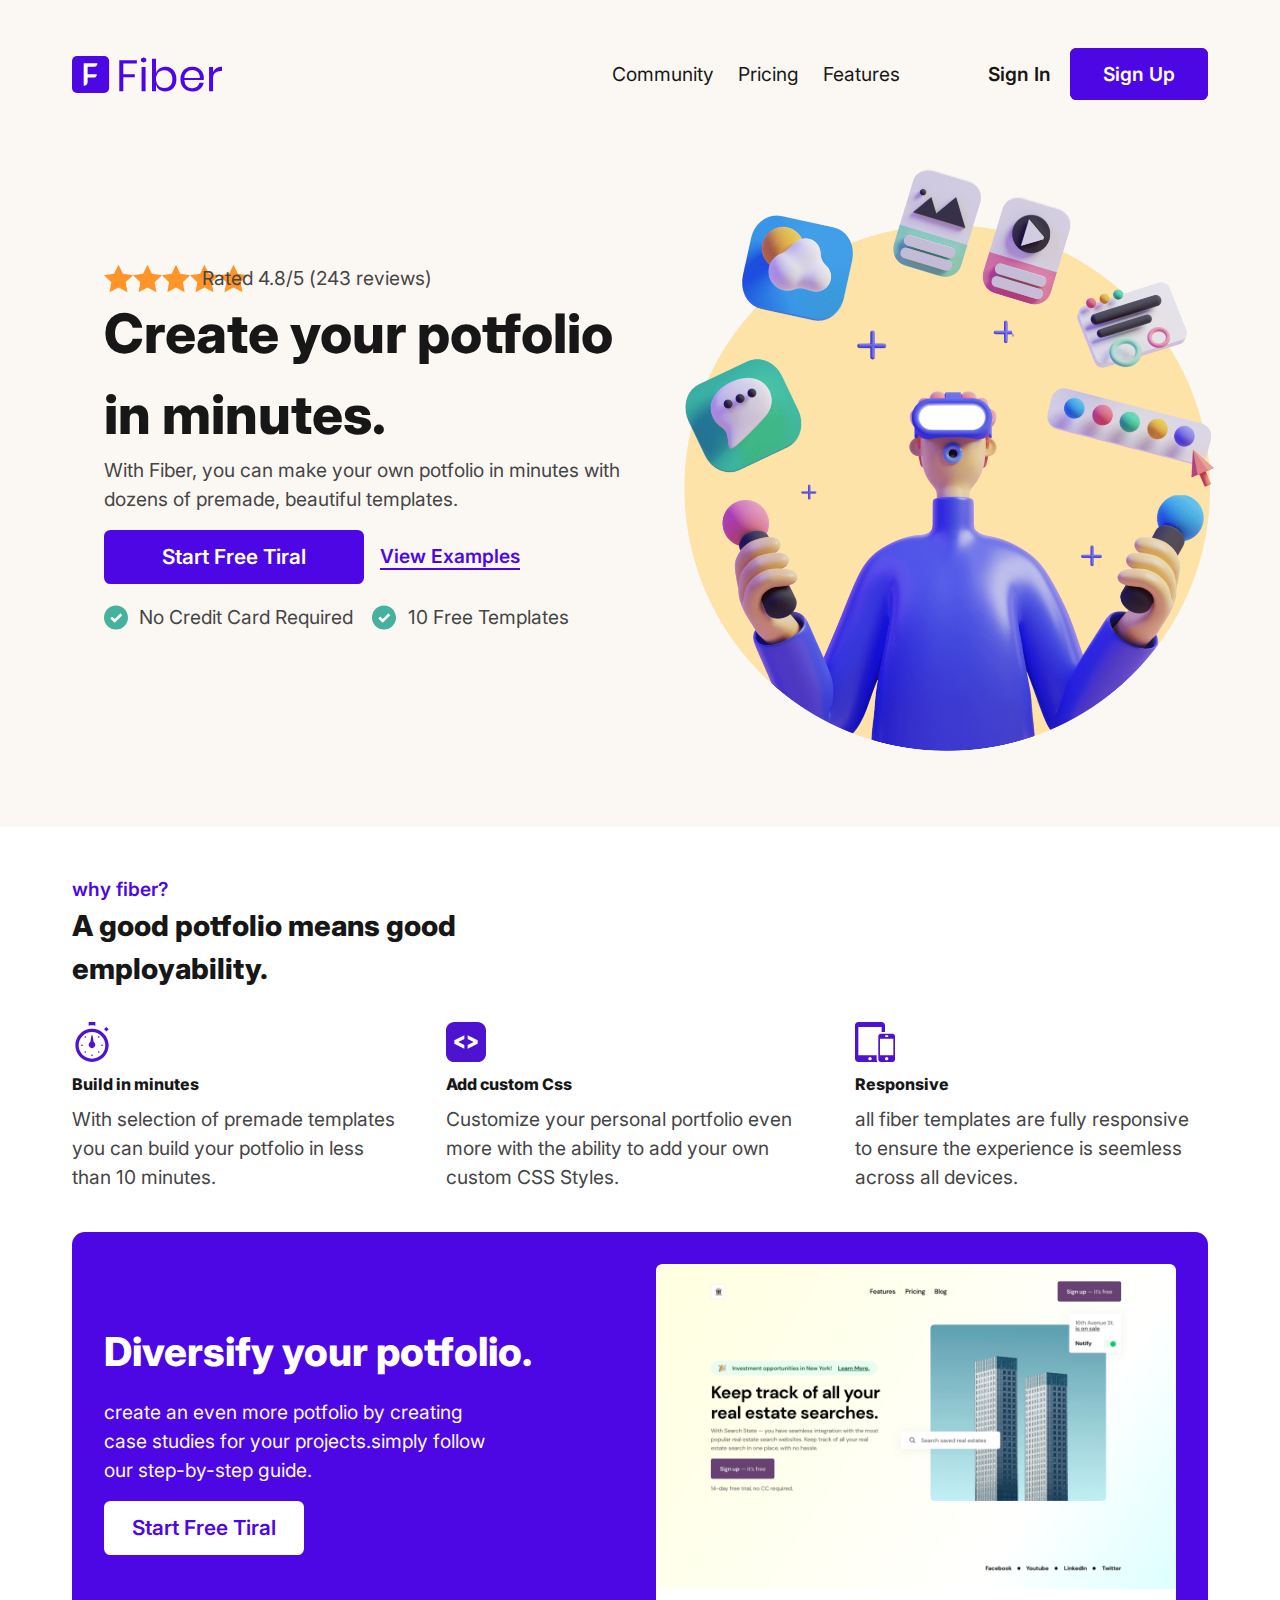
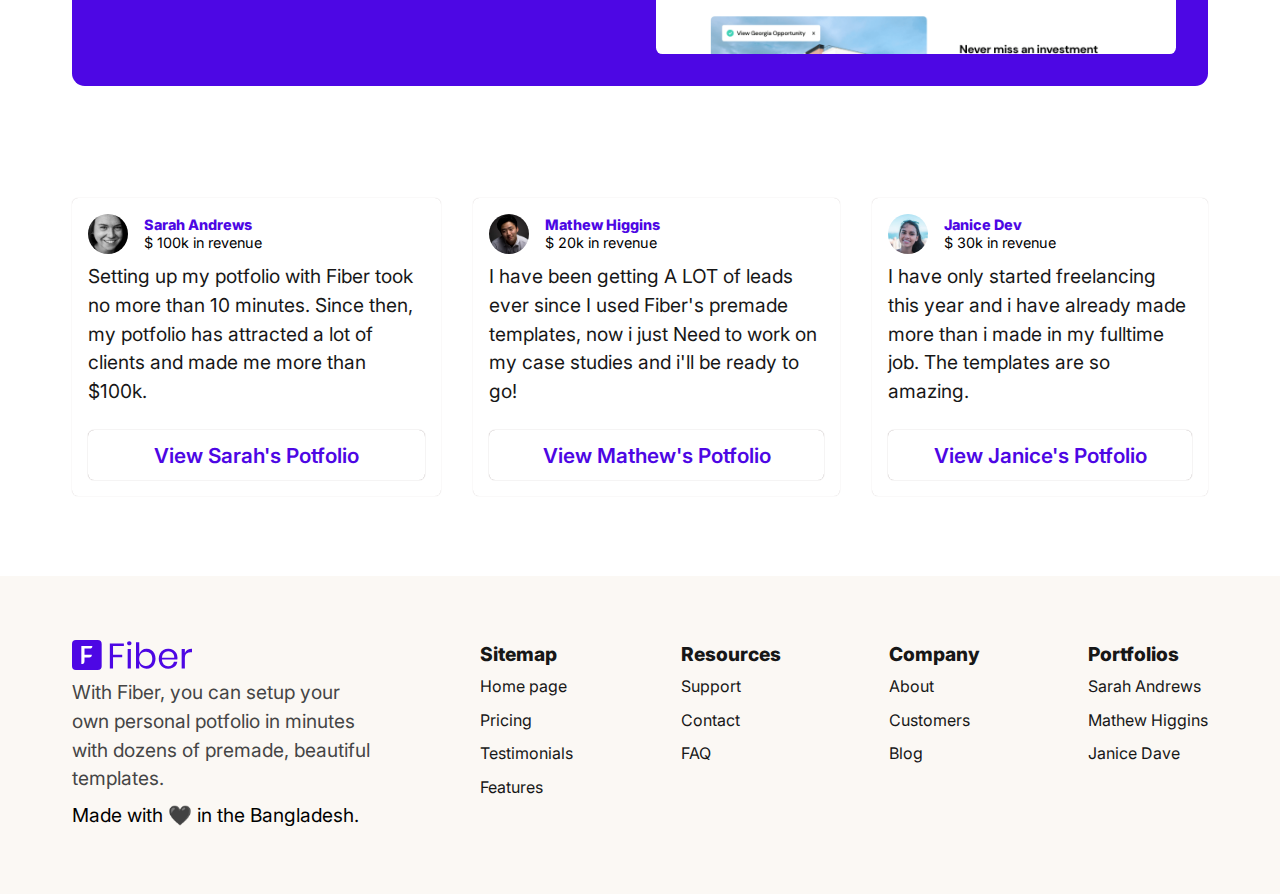
==== index.html @ e95d8c90 "complete the project" ====
<!DOCTYPE html>
<html lang="en">

<head>
    <meta charset="UTF-8">
    <meta http-equiv="X-UA-Compatible" content="IE=edge">
    <meta name="viewport" content="width=device-width, initial-scale=1.0">

    <link rel="shortcut icon" href="./img/favicon.svg" type="image/x-icon">

    <link rel="stylesheet" href="style.css">

    <title>Fiber landing page</title>
</head>

<body>

    <!-- header sevtion -->
    <header>
        <section id="header">
            <div class="header container">
                <nav>
                    <div class="nav-bar">
                        <div class="logo">
                            <img src="./img/logo.svg" alt="logo">
                        </div>
                        <div class="nav-list">
                            <div class="hamburger">
                                <div class="bar"></div>
                            </div>
                            <div>
                                <ul class="nav-item">
                                    <li><a class="effect" href="#">Community</a></li>
                                    <li><a class="effect" href="#">Pricing</a></li>
                                    <li><a class="effect" href="#">Features</a></li>
                                    <div class="register">
                                        <ul>
                                            <li><a class="effect" href="#">sign in</a></li>
                                            <div>
                                                <li><a class="highlight" href="./form.html" target="__blank">sign up</a>
                                                </li>
                                            </div>
                                        </ul>
                                    </div>
                            </div>
                            </ul>
                        </div>
                    </div>
            </div>
            </nav>
            </div>
        </section>

        <!-- hero section -->
        <section>
            <div class="hero-container">
                <div class="hero-desc">
                    <div class="rating">
                        <div class="stars">
                            <img src="./img/star.svg" alt="">
                            <img src="./img/star.svg" alt="">
                            <img src="./img/star.svg" alt="">
                            <img src="./img/star.svg" alt="">
                            <img src="./img/star.svg" alt="">
                        </div>
                        <div class="rating-text">
                            <p>Rated 4.8/5 (243 reviews)</p>
                        </div>
                    </div>
                    <h1>Create your potfolio
                        in minutes.</h1>
                    <p>With Fiber, you can make your own potfolio in minutes with dozens of premade, beautiful
                        templates.
                    </p>
                    <div class="hero-btn">
                        <a class="btn" href="">Start free tiral</a>
                        <div class="btn-links">
                            <a class="link" href="">view examples</a>
                        </div>
                    </div>
                    <div class="offers">
                        <div class="offer">
                            <img src="./img/Checkmark.svg" alt="">
                            <span>No credit card required</span>
                        </div>
                        <div class="offer">
                            <img src="./img/Checkmark.svg" alt="">
                            <span>10 free templates</span>
                        </div>
                    </div>
                </div>

                <div class="hero-img">
                    <img src="./img/hero-Illustration.png" alt="">
                </div>
            </div>
        </section>
        <!--end hero section -->
    </header>
    <!--end header section -->


    <!-- main section -->
    <main>
        <section>
            <div class="potfolio-container">
                <div class="potfolio-desc">
                    <span>why fiber?</span>
                    <h2>A good potfolio means good
                        employability.</h2>
                    <div class="services">
                        <div class="service">
                            <div class="icon">
                                <img src="./img/time.svg" alt="">
                            </div>
                            <div class="text">
                                <h3>Build in minutes</h3>
                                <p>With selection of premade templates you can build your potfolio in less than 10
                                    minutes.
                                </p>
                            </div>
                        </div>

                        <div class="service">
                            <div class="icon">
                                <img src="./img/code.svg" alt="">
                            </div>
                            <div class="text">
                                <h3>Add custom Css</h3>
                                <p>
                                    Customize your personal portfolio even more with the ability to add your own custom
                                    CSS
                                    Styles.
                                </p>
                            </div>
                        </div>

                        <div class="service">
                            <div class="icon">
                                <img src="./img/allSizes.svg" alt="">
                            </div>
                            <div class="text">
                                <h3>Responsive</h3>
                                <p>
                                    all fiber templates are fully responsive to ensure the experience is seemless across
                                    all
                                    devices.
                                </p>
                            </div>
                        </div>
                    </div>
                </div>

                <div class="experience">
                    <div class="experience-desc">
                        <h4>Diversify your potfolio.</h4>
                        <p>create an even more potfolio by creating case studies for your projects.simply follow our
                            step-by-step guide.
                        </p>
                        <div class="experience-btn">
                            <a class="btn" href="">Start free tiral</a>
                        </div>
                    </div>
                    <div class="experience-img">
                        <img src="./img/Page Image.png" alt="">
                    </div>
                </div>
            </div>
        </section>


        <!-- feedback section -->
        <section>
            <div class="feedbacks">
                <div class="feedback">
                    <div class="client-info">
                        <div class="avatar">
                            <img src="./img/User Avatar.svg" alt="">
                        </div>
                        <div class="personal-info">
                            <h5>Sarah Andrews</h5>
                            <span>$ 100k in revenue</span>
                        </div>
                    </div>
                    <div class="feedback-text">
                        <p>Setting up my potfolio with Fiber took no more than 10 minutes. Since then, my potfolio has
                            attracted
                            a lot of clients and made me more than $100k.
                        </p>
                        <div class="feedback-btn">
                            <a class="btn" href="">View sarah's potfolio</a>
                        </div>
                    </div>
                </div>

                <div class="feedback">
                    <div class="client-info">
                        <div class="avatar">
                            <img src="./img/User Avatar 2.svg" alt="">
                        </div>
                        <div class="personal-info">
                            <h5>mathew higgins</h5>
                            <span>$ 20k in revenue</span>
                        </div>
                    </div>
                    <div class="feedback-text">
                        <p>I have been getting A LOT of leads ever since I used Fiber's premade templates, now i just
                            Need to work on my case studies and i'll be ready to go!
                        </p>
                        <div class="feedback-btn">
                            <a class="btn" href="">view mathew's potfolio</a>
                        </div>
                    </div>
                </div>

                <div class="feedback">
                    <div class="client-info">
                        <div class="avatar">
                            <img src="./img/User Avatar 32.svg" alt="">
                        </div>
                        <div class="personal-info">
                            <h5>Janice dev</h5>
                            <span>$ 30k in revenue</span>
                        </div>
                    </div>
                    <div class="feedback-text">
                        <p>I have only started freelancing this year and i have already made more than i made in my
                            fulltime job. The templates are so amazing.
                        </p>
                        <div class="feedback-btn">
                            <a class="btn" href="">view Janice's potfolio</a>
                        </div>
                    </div>
                </div>
            </div>
        </section>
        <!-- end feedback section -->
    </main>
    <!-- end main section -->

    <!-- footer section -->
    <footer>
        <section>
            <div class="footer-container">
                <div class="footer-links">
                    <div class="footer-logo">
                        <img src="./img/logo.svg" alt="">
                    </div>
                    <p> With Fiber, you can setup your own personal potfolio in minutes with dozens of premade,
                        beautiful templates.
                    </p>
                    <span>Made with 🖤 in the Bangladesh.</span>
                </div>

                <nav>
                    <div class="footer-links">
                        <h6>Sitemap</h6>
                        <ul class="link">
                            <li><a class="effect" href="">Home page</a></li>
                            <li><a class="effect" href="">Pricing</a></li>
                            <li><a class="effect" href="">Testimonials</a></li>
                            <li><a class="effect" href="">Features</a></li>
                        </ul>
                    </div>
                </nav>

                <nav>
                    <div class="footer-links">
                        <h6>Resources</h6>
                        <ul class="link">
                            <li><a class="effect" href="">Support</a></li>
                            <li><a class="effect" href="">Contact</a></li>
                            <li><a class="effect" href="">FAQ</a></li>
                        </ul>
                    </div>
                </nav>

                <nav>
                    <div class="footer-links">
                        <h6>Company</h6>
                        <ul class="link">
                            <li><a class="effect" href="">About</a></li>
                            <li><a class="effect" href="">Customers</a></li>
                            <li><a class="effect" href="">Blog</a></li>
                        </ul>
                    </div>
                </nav>

                <nav>
                    <div class="footer-links">
                        <h6>Portfolios</h6>
                        <ul class="link">
                            <li><a class="effect" href="">Sarah Andrews</a></li>
                            <li><a class="effect" href="">Mathew Higgins</a></li>
                            <li><a class="effect" href="">Janice Dave</a></li>
                        </ul>
                    </div>
                </nav>

            </div>
        </section>
    </footer>
    <!-- end footer section -->

    <script src="./js/app.js"></script>
</body>

</html>
---- style.css ----
@import url('https://fonts.googleapis.com/css2?family=Inter:wght@300,500;600;700;800&display=swap');

/* colors */
:root {
    --purple: #4d07e4;
    --white: hsl(0, 0%, 100%);
    --grey: hsl(0, 0%, 27%);
    --dark: hsl(0, 0%, 9%);
    --off-white: hsl(38, 50%, 97%);
}
/* colors */


/* reset setting */
*,
*::after,
*::before {
    box-sizing: border-box;
    margin: 0;
    padding: 0;
}

:focus {
    outline: none;
}

picture,
img {
    max-width: 100%;
    display: block;
}

body {
    font-family: 'Inter',
    sans-serif;
    font-size: 1.2rem;
    min-height: 100vh;
    text-rendering: optimizeSpeed;
    line-height: 1.5;
    overflow-x: hidden;
}

a {
    text-decoration: none;
}

li {
    list-style: none;
}
/* end reset setting */


/* global setting */
h1,
h2,
h3,
h4,
h5,
h6 {
    font-weight: 800;
    color: var(--dark);
}

p {
    color: var(--grey);
}

.effect {
    position: relative;
    font-size: 1.5rem;
    text-transform: uppercase;
    color: var(--white);
    margin-bottom: 1.4rem;
    display: inline-block;
    transition: 0.6s cubic-bezier(0.37, 0, 0.63, 1);
}

.btn {
    background: var(--purple);
    color: var(--white);
    width: 100%;
    text-align: center;
    padding: .6rem;
    text-transform: capitalize;
    font-weight: 600;
    font-size: 1.3rem;
    border-radius: .4rem;
    border: 2px solid var(--purple);
    transition: 0.6s cubic-bezier(0.37, 0, 0.63, 1);
    /* transition: .6s cubic-bezier(0.45, 0, 0.55, 1); */
}

ul>li>a:before,
ul>li>a:after {
    content: '';
    position: absolute;
    top: 105%;
    width: 15%;
    height: 2px;
    background: none;
    transition: 0.6s cubic-bezier(0.5, 1, 0.89, 1);
}

ul>li>a:before {
    left: 50%;
}

ul>li>a:after {
    right: 50%;
}

ul>li>a:hover:before,
ul>li>a:focus:before,
ul>li>a:hover:after,
ul>li>a:focus:after {
    width: 50%;
    background: var(--dark);
}
/*end global setting */


/* header section */
header {
    background-color: var(--off-white);
}

#header {
    position: relative;
    width: 100vw;
    height: auto;
}

.logo img {
    width: 150px;
}

#header .header {
    background-color: none;
    transition: .3s ease background-color;
}

#header .nav-bar {
    display: flex;
    align-items: center;
    justify-content: space-between;
    width: 100%;
    height: 100%;
    padding: 1.8rem 1.4rem;
}

#header .nav-list .nav-item {
    position: fixed;
    background-color: var(--white);
    width: 90vw;
    height: 30vh;
    left: 100%;
    display: flex;
    align-items: center;
    justify-content: center;
    flex-direction: column;
    z-index: 1;
    transition: 0.6s cubic-bezier(0.25, 1, 0.5, 1) left;
    margin-top: 1.6rem;
    gap: .5rem;
}

.nav-item a {
    color: var(--dark);
    font-size: 1.2rem;
    text-transform: capitalize;
}

.register ul {
    display: flex;
    align-items: center;
    flex-direction: column;
    gap: 1.2rem;
}

.highlight {
    background: var(--purple);
    padding: .8rem 2rem;
    border-radius: .4rem;
}

.register a {
    font-weight: 600;
    text-transform: capitalize;
}

.register .highlight  {
    color: var(--white);
    transition: .5s cubic-bezier(0.65, 0, 0.35, 1);
    border: .12rem solid var(--purple);
}

.register .highlight:hover,
.register .highlight:focus {
    background-color: transparent;
    color: var(--purple);
    border: .12rem solid var(--purple);
}

#header .nav-list ul.active {
    left: 5%;
}

#header .hamburger {
    height: 30px;
    width: 30px;
    display: inline-block;
    position: relative;
    display: flex;
    align-items: center;
    justify-content: center;
    z-index: 100;
    cursor: pointer;
    transform: scale(.7);
}

#header .hamburger:after {
    position: absolute;
    content: '';
    height: 100%;
    width: 100%;
}

#header .hamburger .bar {
    height: 3px;
    width: 30px;
    position: relative;
    background-color: var(--purple);
    z-index: -1;
}

#header .hamburger .bar::after,
#header .hamburger .bar::before {
    content: '';
    position: absolute;
    height: 100%;
    width: 100%;
    left: 0;
    background-color: var(--purple);
    transition: .3s ease;
    transition-property: top, bottom;
}

#header .hamburger .bar::after {
    top: 8px;
}

#header .hamburger .bar::before {
    bottom: 8px;
}

#header .hamburger.active .bar::before {
    bottom: 0;
}

#header .hamburger.active .bar::after {
    top: 0;
}


/* hero section */
.hero-container {
    display: flex;
    flex-direction: column-reverse;
}

.rating {
    display: none;
}

.hero-desc {
    margin-top: 1.2rem;
    padding: 0 2rem;
}

.hero-desc h1 {
    font-size: 2.5rem;
}

.hero-btn {
    display: flex;
    flex-direction: column;
    align-items: center;
    margin: 1rem 0;
    gap: 1rem;
}

.hero-btn .btn:hover,
.hero-btn .btn:focus {
    background: transparent;
    color: var(--purple);
    border: 2px solid var(--purple);
}

.hero-btn .link {
    text-transform: capitalize;
    font-weight: 600;
    color: var(--purple);
    border-bottom: 2px solid var(--purple);
    transition: .6s cubic-bezier(0.45, 0, 0.55, 1);
}

.hero-btn .link:hover,
.hero-btn .link:focus {
    color: var(--grey);
    border-bottom: 2px solid var(--grey);
}

.offer {
    display: flex;
    gap: .7rem;
    padding: .2rem 0;
    text-transform: capitalize;
    color: var(--grey);
}
/*end hero section */

/*end header section */


/* main section */
.potfolio-container {
    padding: 0 2rem;
    margin-top: 3rem;
}

.potfolio-desc span {
    color: var(--purple);
    font-weight: 600;
}

.services {
    margin-top: 2rem;
}

.service {
    margin-bottom: 2.5rem;
}

.service h3 {
    font-size: 1rem;
    margin: .6rem 0;
}

.experience {
    background-color: var(--purple);
    padding: 2rem;
    border-radius: .8rem;
}

.experience-desc h4 {
    color: var(--white);
    font-size: 2rem;
}

.experience-desc p {
    color: var(--off-white);
    margin: 1rem 0;
}

.experience-btn {
    display: flex;
    align-items: center;
    /* justify-content: center; */
    margin: 1rem 0;
}

.experience-btn .btn {
    background-color: var(--white);
    color: var(--purple);
    margin-bottom: 1.5rem;
    border: 2px solid var(--white);
}

.experience-btn .btn:hover,
.experience-btn .btn:focus {
    background: transparent;
    color: var(--white);
    border: 2px solid var(--purple);
    border: 2px solid var(--white);
}

.experience-img img {
    background-repeat: no-repeat;
    background-size: contain;
    background-position: center;
    border-radius: .4rem;
}
/* end main section */


/* feedback section */
.feedbacks {
    padding: 2rem;
}

.feedback {
    background-color: var(--white);
    -webkit-box-shadow: 0px 0px 4px 1px hsl(0, 8%, 77%);
    box-shadow: 0px 0px 1px 0px hsl(0, 8%, 77%);
    padding: 1rem;
    border-radius: .4rem;
    margin-top: 2rem;
}

.client-info {
    display: flex;
    align-items: center;
    line-height: 1rem;
    margin-bottom: .5rem;
}

.avatar {
    width: 40px;
    margin-right: 1rem;
}

.personal-info h5 {
    color: var(--purple);
    font-size: .9rem;
    text-transform: capitalize;
}

.personal-info span {
    font-size: .9rem;
}

.feedback-text p {
    color: var(--dark);
    margin-bottom: 1.5rem;
}

.feedback-btn {
    display: flex;
}

.feedback-btn .btn {
    background-color: transparent;
    color: var(--purple);
    -webkit-box-shadow: 0px 0px 4px 1px hsl(0, 6%, 58%);
    box-shadow: 0px 0px 1px 0px hsl(0, 6%, 58%);
    border: none;
    transition: .5s cubic-bezier(0.12, 0, 0.39, 0);
}

.feedback-btn .btn:hover,
.feedback-btn .btn:focus {
    background-color: var(--purple);
    color: var(--white);
}
/* end feedback section */


/* footer section */
footer {
    background-color: var(--off-white);
    padding:  2rem;
}

.footer-logo {
    width: 120px;
}

.footer-links p {
    padding: .5rem 0;
}

.footer-links h6 {
    font-size: 1.2rem;
    margin-top: 1.8rem;
}

.link a {
    color: var(--dark);
    font-size: 1rem;
    text-transform: initial;
    margin: .3rem 0;
} 
/* end footer section */


/* media query */
@media only screen and (min-width: 920px) {
    #header .hamburger {
    display: none;
    }

    #header .nav-bar {
    padding: 3.5rem 4.5rem;
    }

    #header .nav-list .nav-item {
    position: initial;
    display: flex;
    align-items: center;
    justify-content: center;
    flex-direction: row;
    height: auto;
    width: 100%;
    gap: 1.5rem;
    background-color: transparent;
    margin-top: 0;
    }

    .register ul {
    flex-direction: row;
    margin-left: 4rem;
    }
    
    .effect {
    margin-bottom: 0;
    }
    
    .hero-desc {
    flex: 1;
    max-width: 680px;
    }

    .hero-img {
    flex: 1;
    max-width: 650;
    }

    .hero-img img {
    transform: scale(1.2);
    }

    .rating {
    display: flex;
    gap: .5rem;
    }

    .stars {
    display: flex;
    }

    .hero-container {
    display: flex;
    align-items: center;
    justify-content: center;
    flex-direction: row;
    padding: 2rem 4.5rem;
    padding-bottom: 8rem;
    gap: 2rem;
    }

    .hero-desc h1 {
    max-width: 550px;
    font-size: 3.4rem;
    }

   .hero-btn {
    display: flex;
    flex-direction: row;
   }

    .hero-btn .btn {
    width: 50%;
    }
    
    .offers {
    display: flex;
    align-items: center;
    flex-direction: row;
    gap: 1.2rem;
    width: 500px;
    }

    .potfolio-container {
    padding: 0 4.5rem;
    }
    
    .potfolio-container h2 {
        max-width: 400px;
    }

    .services {
    display: flex;
    gap: 3rem;
    }

    .experience {
    display: flex;
    align-items: center;
    justify-content: center;
    gap: 2rem;
    }

    .experience-desc {
    flex: 1;
    max-width: 550px;
    }

    .experience-img {
    flex: 1;
    max-width: 7500px;
    }

    .experience-btn .btn {
    width: 200px;
    }

    .experience-desc p {
    max-width: 400px;
    }

    .experience-desc h4 {
    font-size: 2.5rem;
    }

    .feedbacks {
    display: flex;
    gap: 2rem;
    padding: 5rem 4.5rem;
    }

    footer {
    padding: 4rem 4.5rem;
    }

    .footer-container {
    display: flex;
    justify-content: space-between;
    }

    .footer-links p {
    max-width: 300px;
    }
    .footer-links h6 {
    margin-top: 0;
    }
    
    }
/* end media query */


/* form section */

.form-container {
    display: flex;
    align-items: center;
    justify-content: center;
}

.form-logo {
    width: 6rem;
}

.form-desc h1 {
    font-size: 1.8rem;
    padding: 1.2rem 0;
}

.user-name label,
.user-email label {
    display: flex;
    font-size: 1rem;
    font-weight: 600;
}
.user-name input,
.user-email input,
.user-psw input {
    width: 100%;
    padding: .5rem 1rem;
    margin-bottom: 1rem;
    outline: 0;
    font-size: .8rem;
    font-weight: 500;
    border: 1px solid hsl(0, 0%, 73%);
}

.user-psw label {
    display: flex;
}
.user-psw {
    position: relative;
    font-weight: 600;
    font-size: 1rem;
}

.hide-icon {
    position: absolute;
    bottom: 0%;
    top: 40%;
    right: 0;
    padding: 0 .5rem;
}

.terms p input {
    margin-right: 1rem;
    width: 15px;
    height: 15px;
}

.terms p a {
    font-weight: 600;
    color: var(--purple);
    border-bottom: 2px solid var(--purple);
}

.form-btn input {
    width: 100%;
    padding: .8rem 0;
    background-color: var(--purple);
    color: var(--white);
    font-weight: 600;
    font-size: .8rem;
    text-transform: capitalize;
    border-radius: .4rem;
    outline: none;
    border: 2px solid var(--purple);
    margin: 1rem 0;
    cursor: pointer;
    letter-spacing: .1rem;
    transition: 0.6s cubic-bezier(0.5, 1, 0.89, 1);
}

.form-btn input:hover,
.form-btn input:focus {
    background-color: transparent;
    border: 2px solid var(--purple);
    color: var(--purple);
}

.sign-in {
    text-align: center;
    font-size: 1rem;
}

.sign-in a {
    color: var(--purple);
}

.templates-container {
    display: none;
}

/*end form section */

@media only screen and (min-width: 768px) {
    .templates-container {
        background-color: var(--purple);
        display: flex;
        padding: 3rem 2rem;
        margin-top: 2rem;
    }

    .form-img img {
        padding: 2rem;
    }

    .templates-text h2 {
        color: var(--white);
        text-align: center;
        margin: 1rem 0;
        font-size: 2.2rem;
    }

    .templates-text p {
        color: var(--white);
        text-align: center;
        padding: 0 3.8rem;
    }

    .dots {
        display: flex;
        align-items: center;
        justify-content: center;
        margin-top: 1rem;
    }

    .dot {
        width: 0.7rem;
        height: 0.7rem;
        border-radius: 50%;
        background: hsl(0, 0%, 73%);
        margin: 0 0.3rem;
    }

    .active {
        background: var(--white);
    }
}

@media only screen and (min-width: 770px) {
    .templates-container {
        margin-top: 0;
        padding: 2rem ;
    }
    .form-desc {
        flex: 1;
        margin-right: 3rem;
        padding: 0 3rem;
    }

    .templates-container {
        flex: 1;
    }
    
}
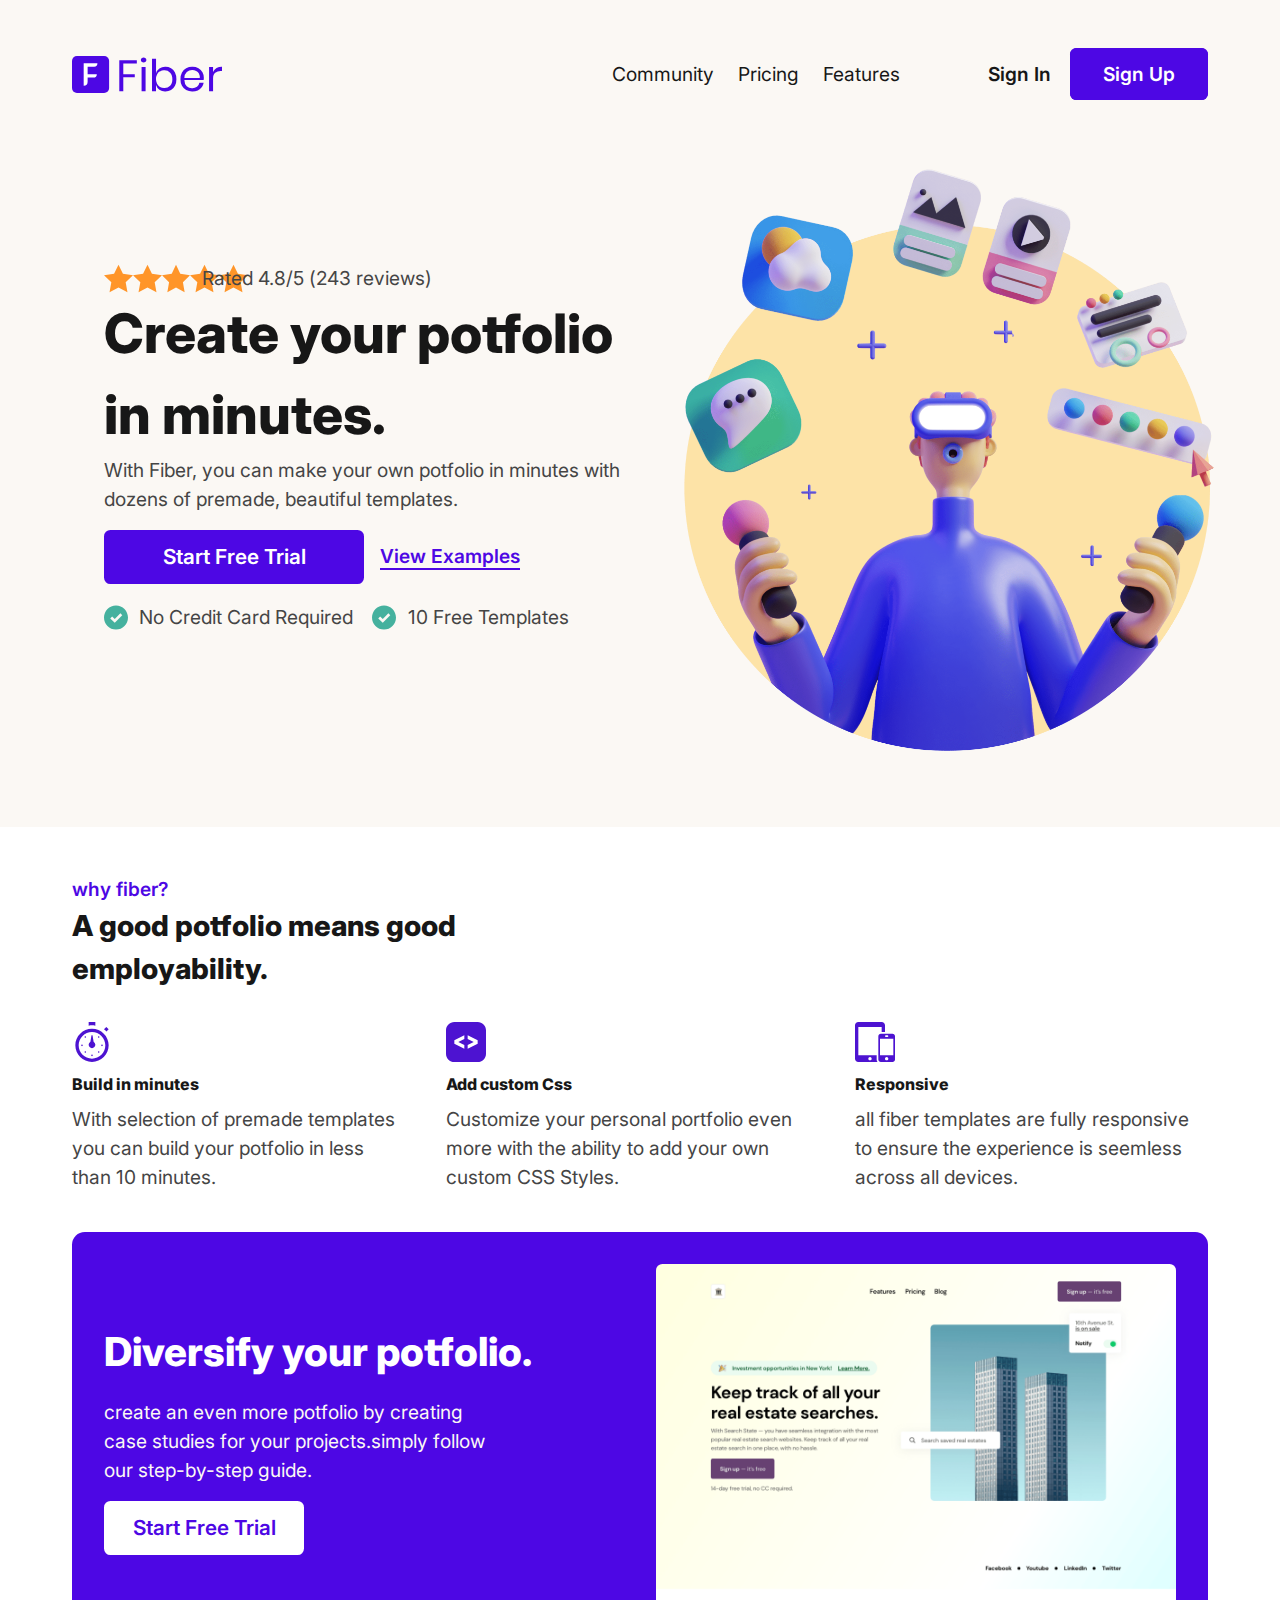
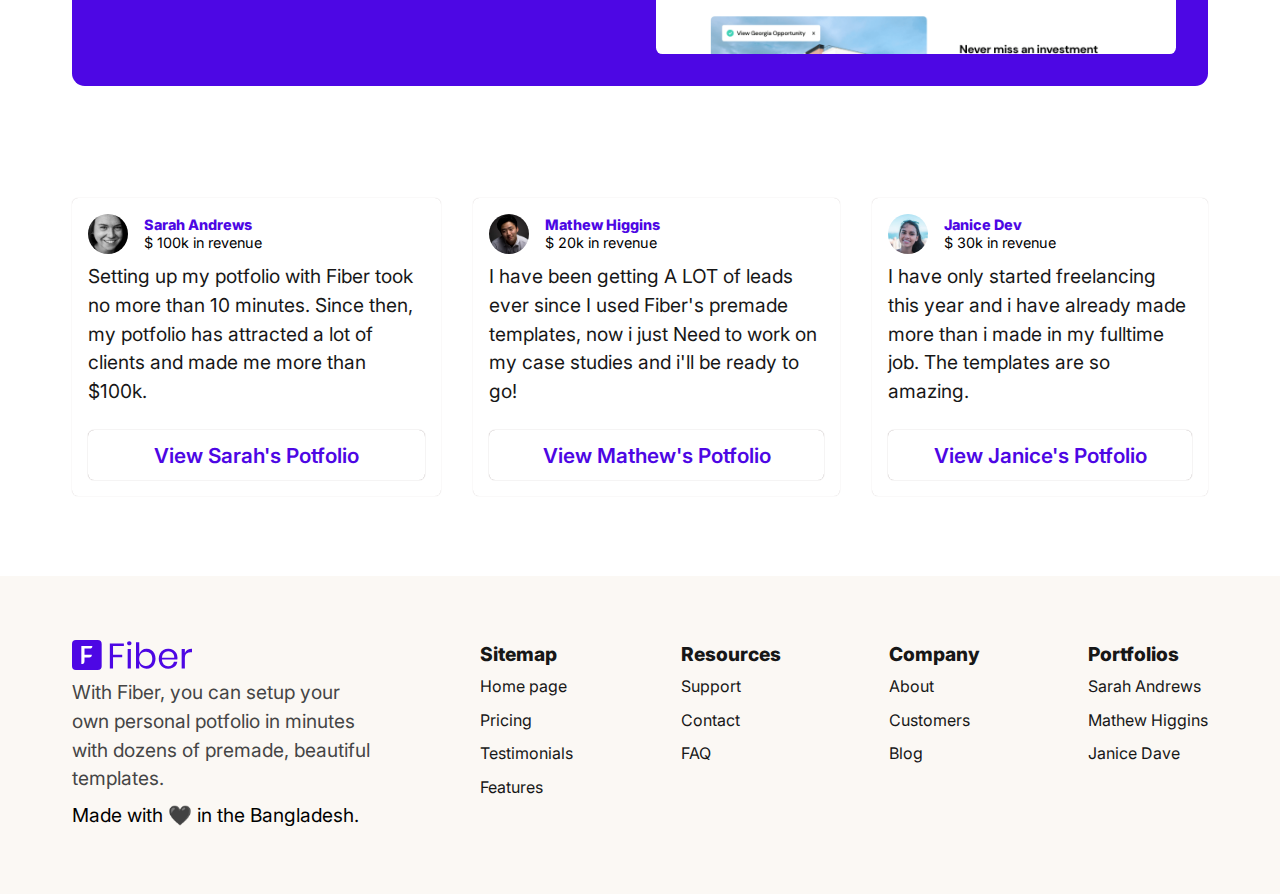
==== commit 2306f687: "speling correction" ====
--- a/index.html
+++ b/index.html
@@ -73,7 +73,7 @@
                         templates.
                     </p>
                     <div class="hero-btn">
-                        <a class="btn" href="">Start free tiral</a>
+                        <a class="btn" href="">Start free trial</a>
                         <div class="btn-links">
                             <a class="link" href="">view examples</a>
                         </div>
@@ -158,7 +158,7 @@
                             step-by-step guide.
                         </p>
                         <div class="experience-btn">
-                            <a class="btn" href="">Start free tiral</a>
+                            <a class="btn" href="">Start free trial</a>
                         </div>
                     </div>
                     <div class="experience-img">
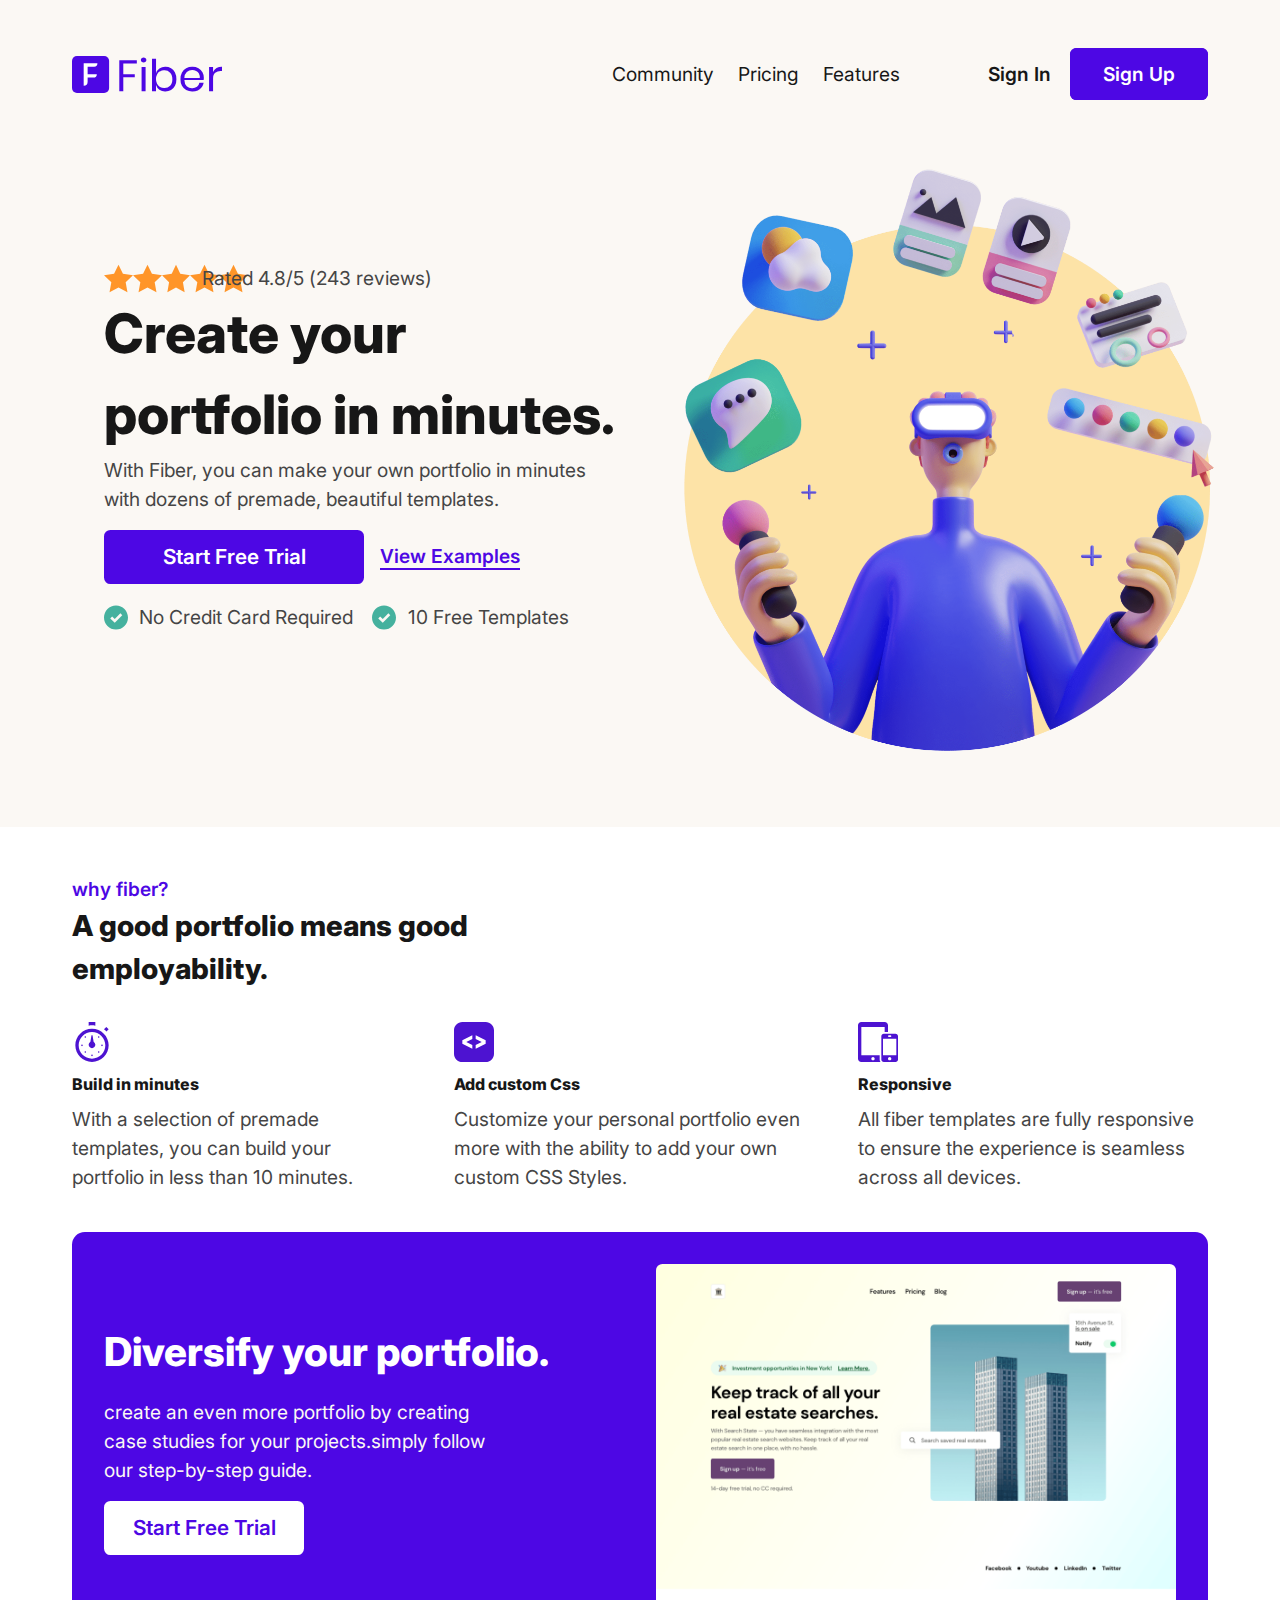
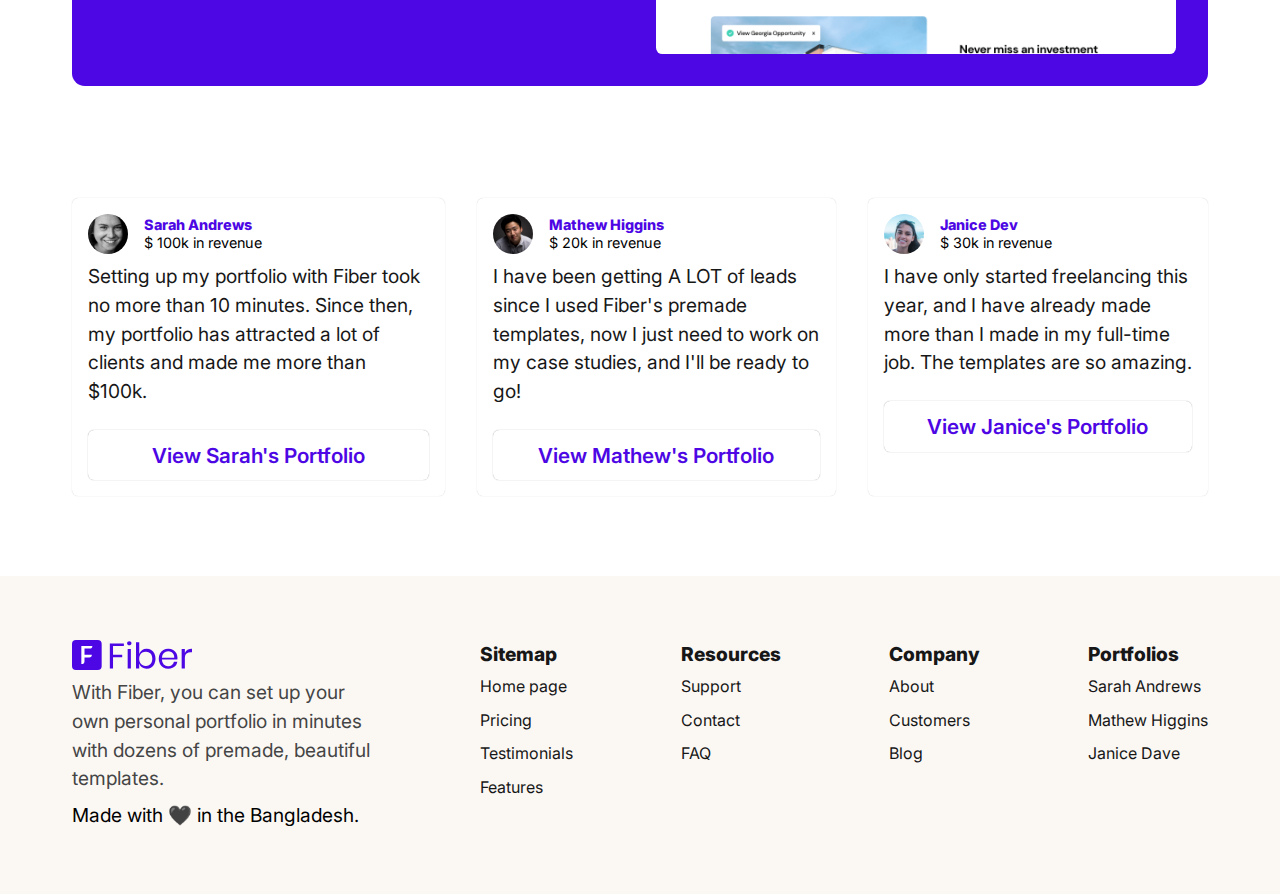
==== commit ddbe27c6: "more speling correction" ====
--- a/index.html
+++ b/index.html
@@ -67,9 +67,10 @@
                             <p>Rated 4.8/5 (243 reviews)</p>
                         </div>
                     </div>
-                    <h1>Create your potfolio
-                        in minutes.</h1>
-                    <p>With Fiber, you can make your own potfolio in minutes with dozens of premade, beautiful
+                    <h1>Create your portfolio
+                        in minutes.
+                    </h1>
+                    <p>With Fiber, you can make your own portfolio in minutes with dozens of premade, beautiful
                         templates.
                     </p>
                     <div class="hero-btn">
@@ -103,10 +104,10 @@
     <!-- main section -->
     <main>
         <section>
-            <div class="potfolio-container">
-                <div class="potfolio-desc">
+            <div class="portfolio-container">
+                <div class="portfolio-desc">
                     <span>why fiber?</span>
-                    <h2>A good potfolio means good
+                    <h2>A good portfolio means good
                         employability.</h2>
                     <div class="services">
                         <div class="service">
@@ -115,7 +116,7 @@
                             </div>
                             <div class="text">
                                 <h3>Build in minutes</h3>
-                                <p>With selection of premade templates you can build your potfolio in less than 10
+                                <p>With a selection of premade templates, you can build your portfolio in less than 10
                                     minutes.
                                 </p>
                             </div>
@@ -129,8 +130,7 @@
                                 <h3>Add custom Css</h3>
                                 <p>
                                     Customize your personal portfolio even more with the ability to add your own custom
-                                    CSS
-                                    Styles.
+                                    CSS Styles.
                                 </p>
                             </div>
                         </div>
@@ -142,9 +142,9 @@
                             <div class="text">
                                 <h3>Responsive</h3>
                                 <p>
-                                    all fiber templates are fully responsive to ensure the experience is seemless across
-                                    all
-                                    devices.
+                                    All fiber templates are fully responsive to ensure the experience is seamless across
+                                    all devices.
+
                                 </p>
                             </div>
                         </div>
@@ -153,8 +153,8 @@
 
                 <div class="experience">
                     <div class="experience-desc">
-                        <h4>Diversify your potfolio.</h4>
-                        <p>create an even more potfolio by creating case studies for your projects.simply follow our
+                        <h4>Diversify your portfolio.</h4>
+                        <p>create an even more portfolio by creating case studies for your projects.simply follow our
                             step-by-step guide.
                         </p>
                         <div class="experience-btn">
@@ -183,12 +183,11 @@
                         </div>
                     </div>
                     <div class="feedback-text">
-                        <p>Setting up my potfolio with Fiber took no more than 10 minutes. Since then, my potfolio has
-                            attracted
-                            a lot of clients and made me more than $100k.
+                        <p>Setting up my portfolio with Fiber took no more than 10 minutes. Since then, my portfolio has
+                            attracted a lot of clients and made me more than $100k.
                         </p>
                         <div class="feedback-btn">
-                            <a class="btn" href="">View sarah's potfolio</a>
+                            <a class="btn" href="">View sarah's portfolio</a>
                         </div>
                     </div>
                 </div>
@@ -204,11 +203,11 @@
                         </div>
                     </div>
                     <div class="feedback-text">
-                        <p>I have been getting A LOT of leads ever since I used Fiber's premade templates, now i just
-                            Need to work on my case studies and i'll be ready to go!
+                        <p>I have been getting A LOT of leads since I used Fiber's premade templates, now I just need to
+                            work on my case studies, and I'll be ready to go!
                         </p>
                         <div class="feedback-btn">
-                            <a class="btn" href="">view mathew's potfolio</a>
+                            <a class="btn" href="">view mathew's portfolio</a>
                         </div>
                     </div>
                 </div>
@@ -224,11 +223,11 @@
                         </div>
                     </div>
                     <div class="feedback-text">
-                        <p>I have only started freelancing this year and i have already made more than i made in my
-                            fulltime job. The templates are so amazing.
+                        <p>I have only started freelancing this year, and I have already made more than I made in my
+                            full-time job. The templates are so amazing.
                         </p>
                         <div class="feedback-btn">
-                            <a class="btn" href="">view Janice's potfolio</a>
+                            <a class="btn" href="">view Janice's portfolio</a>
                         </div>
                     </div>
                 </div>
@@ -246,7 +245,7 @@
                     <div class="footer-logo">
                         <img src="./img/logo.svg" alt="">
                     </div>
-                    <p> With Fiber, you can setup your own personal potfolio in minutes with dozens of premade,
+                    <p>With Fiber, you can set up your own personal portfolio in minutes with dozens of premade,
                         beautiful templates.
                     </p>
                     <span>Made with 🖤 in the Bangladesh.</span>
--- a/style.css
+++ b/style.css
@@ -323,12 +323,12 @@
 
 
 /* main section */
-.potfolio-container {
+.portfolio-container {
     padding: 0 2rem;
     margin-top: 3rem;
 }
 
-.potfolio-desc span {
+.portfolio-desc span {
     color: var(--purple);
     font-weight: 600;
 }
@@ -570,11 +570,11 @@
     width: 500px;
     }
 
-    .potfolio-container {
+    .portfolio-container {
     padding: 0 4.5rem;
     }
     
-    .potfolio-container h2 {
+    .portfolio-container h2 {
         max-width: 400px;
     }
 
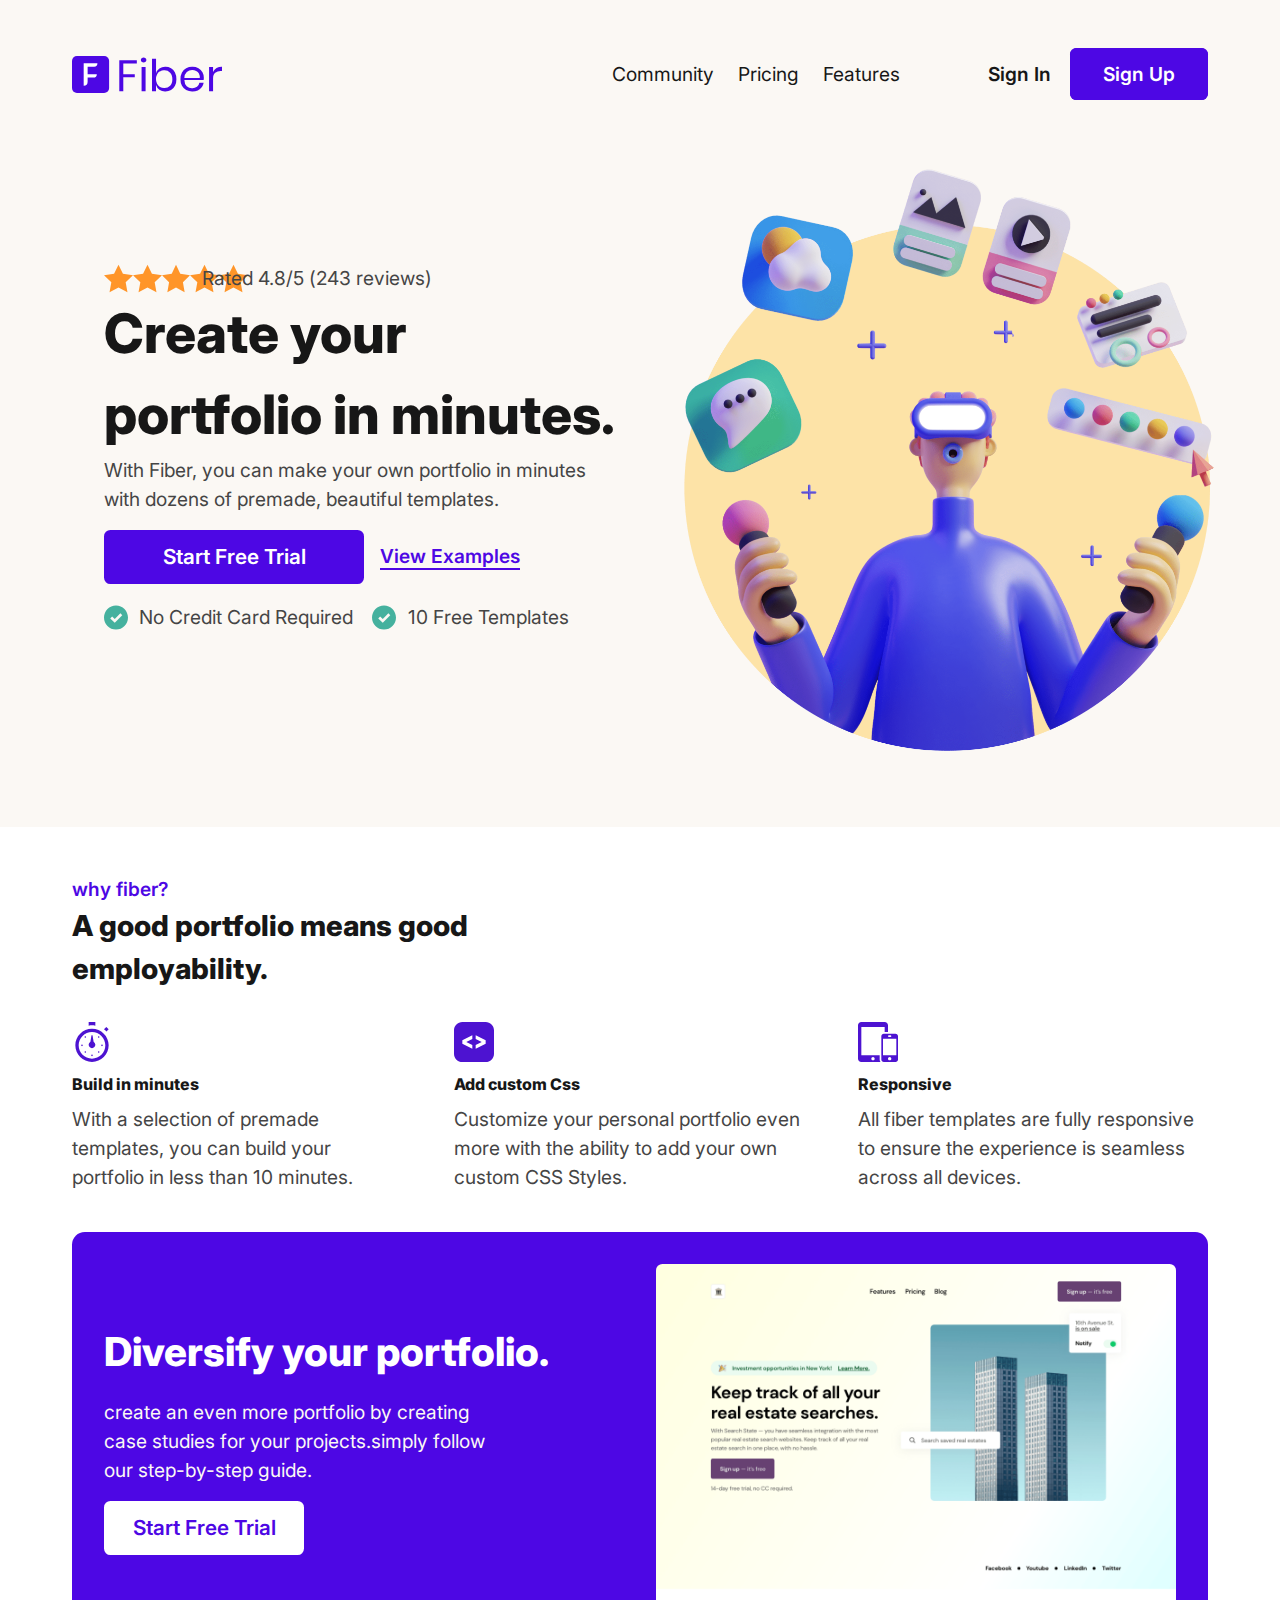
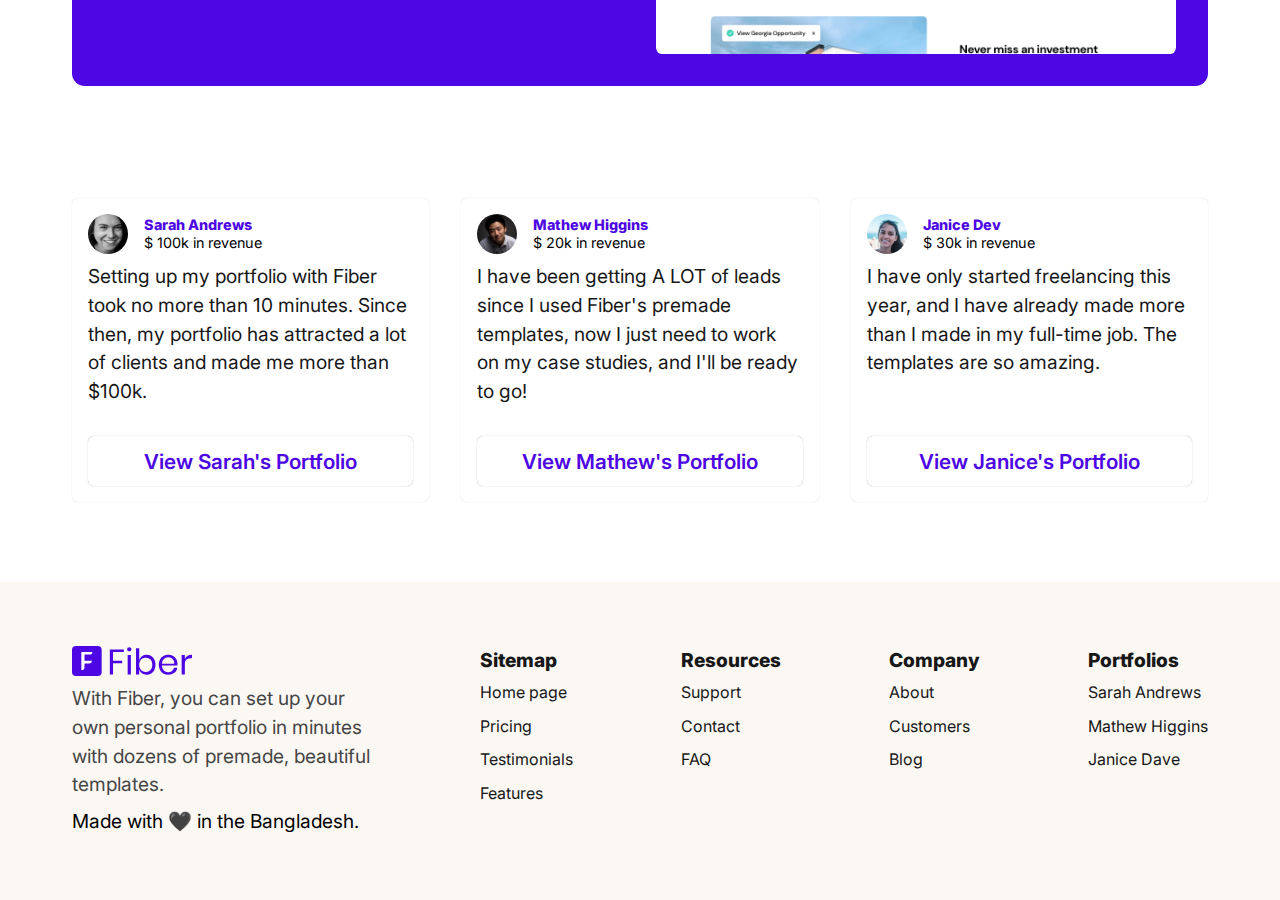
==== commit 5ff2bf94: "fix issue" ====
--- a/index.html
+++ b/index.html
@@ -68,8 +68,7 @@
                         </div>
                     </div>
                     <h1>Create your portfolio
-                        in minutes.
-                    </h1>
+                        in minutes.</h1>
                     <p>With Fiber, you can make your own portfolio in minutes with dozens of premade, beautiful
                         templates.
                     </p>
--- a/style.css
+++ b/style.css
@@ -87,7 +87,6 @@
     border-radius: .4rem;
     border: 2px solid var(--purple);
     transition: 0.6s cubic-bezier(0.37, 0, 0.63, 1);
-    /* transition: .6s cubic-bezier(0.45, 0, 0.55, 1); */
 }
 
 ul>li>a:before,
@@ -365,7 +364,6 @@
 .experience-btn {
     display: flex;
     align-items: center;
-    /* justify-content: center; */
     margin: 1rem 0;
 }
 
@@ -432,6 +430,8 @@
 .feedback-text p {
     color: var(--dark);
     margin-bottom: 1.5rem;
+    max-width: 350px;
+    height: 150px;
 }
 
 .feedback-btn {
@@ -738,9 +738,10 @@
 .templates-container {
     display: none;
 }
-
 /*end form section */
 
+
+/* media query for form section */
 @media only screen and (min-width: 768px) {
     .templates-container {
         background-color: var(--purple);
@@ -801,4 +802,5 @@
         flex: 1;
     }
     
-}+}
+/* end media query for form section */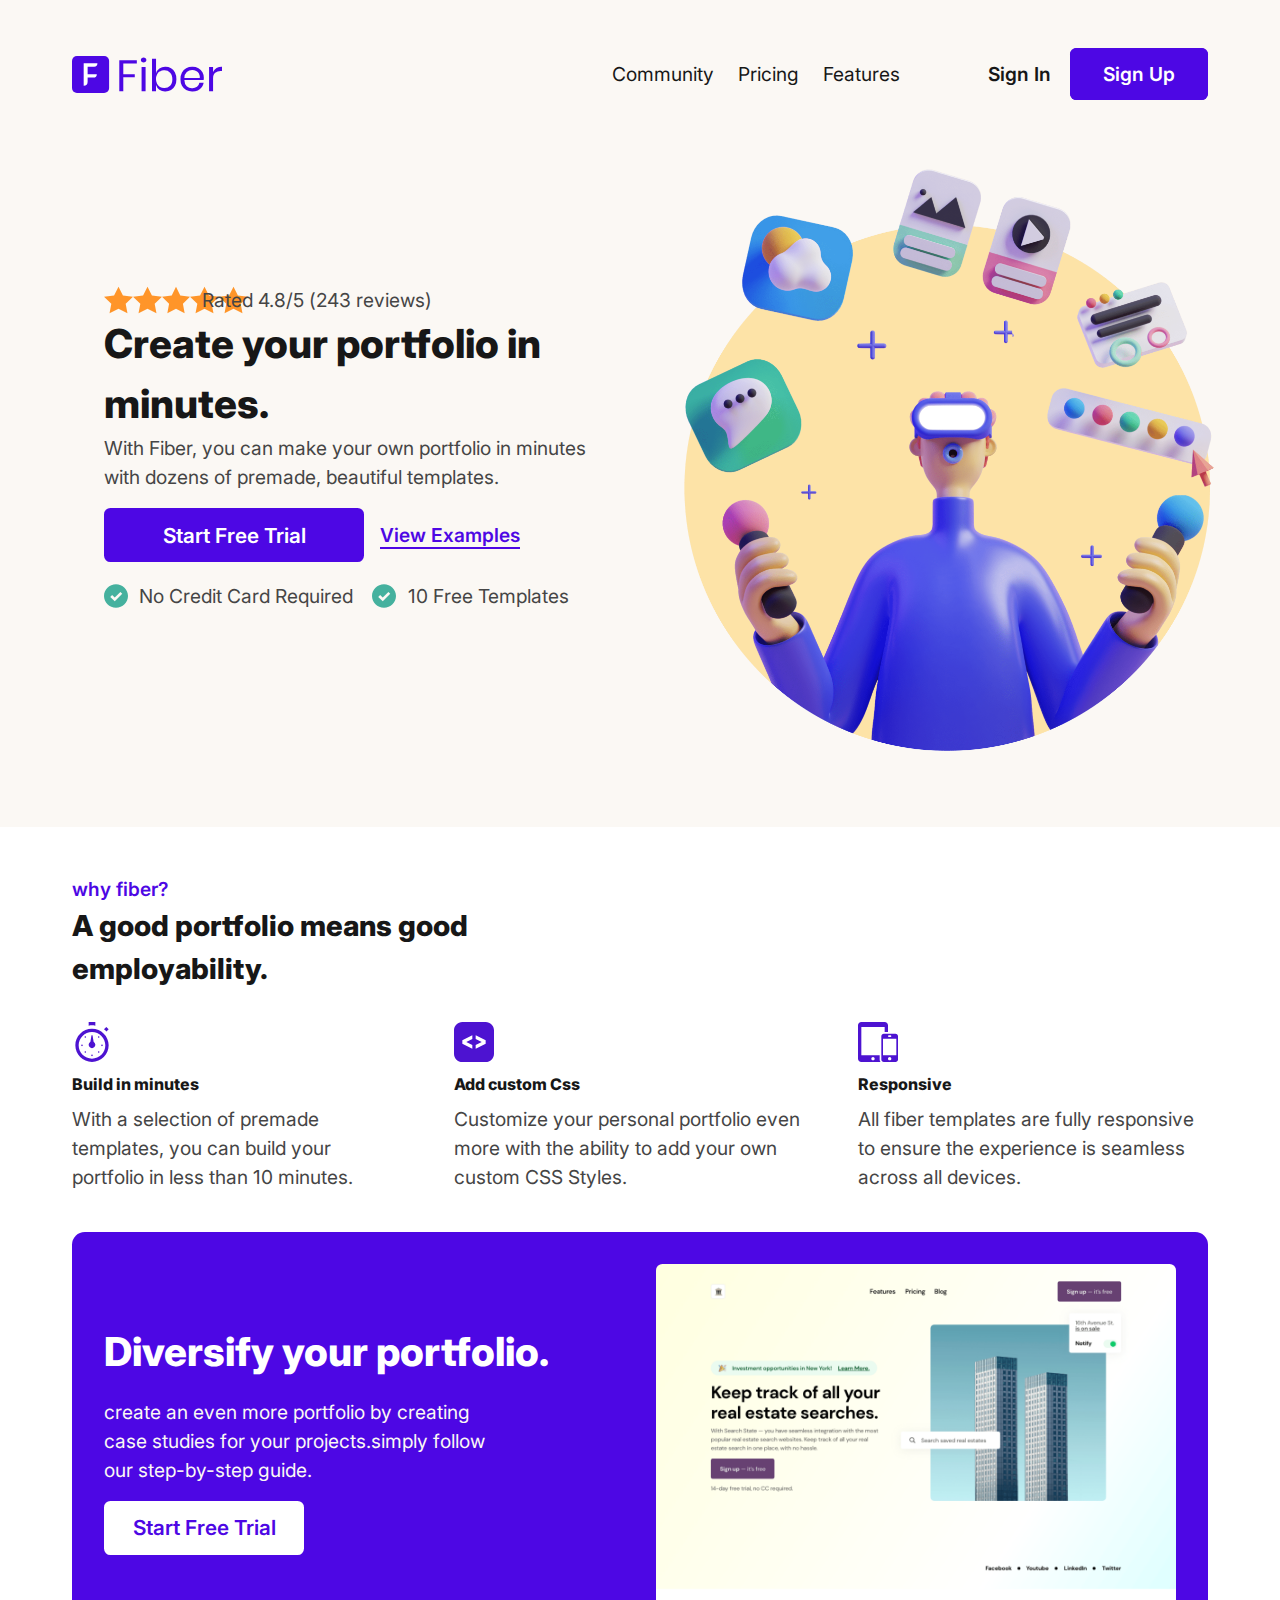
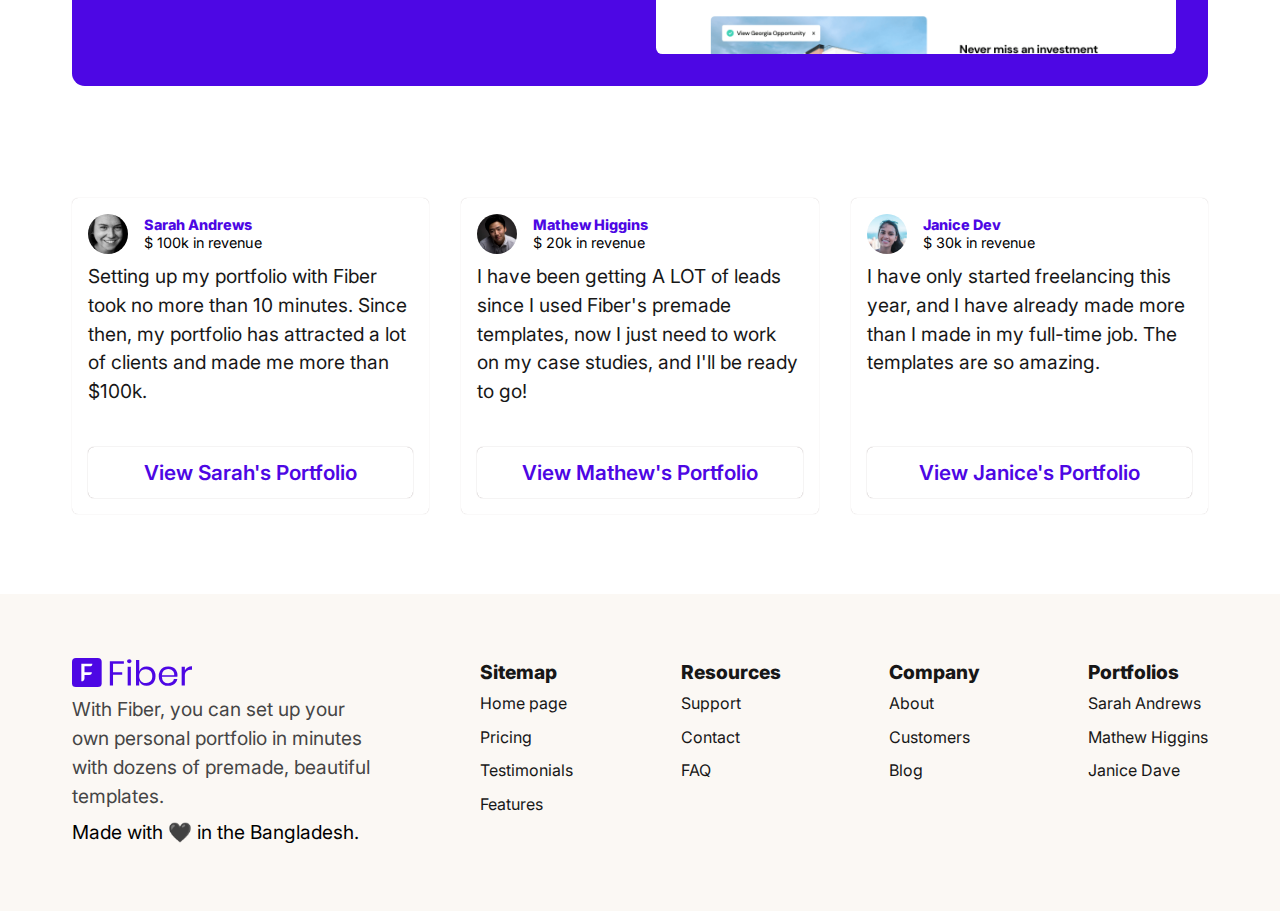
==== commit 1a5c1a57: "more issue fix" ====
--- a/index.html
+++ b/index.html
@@ -143,7 +143,6 @@
                                 <p>
                                     All fiber templates are fully responsive to ensure the experience is seamless across
                                     all devices.
-
                                 </p>
                             </div>
                         </div>
--- a/style.css
+++ b/style.css
@@ -151,7 +151,7 @@
     position: fixed;
     background-color: var(--white);
     width: 90vw;
-    height: 30vh;
+    height: 60vh;
     left: 100%;
     display: flex;
     align-items: center;
@@ -429,7 +429,7 @@
 
 .feedback-text p {
     color: var(--dark);
-    margin-bottom: 1.5rem;
+    margin-bottom: 2.2rem;
     max-width: 350px;
     height: 150px;
 }
@@ -549,8 +549,7 @@
     }
 
     .hero-desc h1 {
-    max-width: 550px;
-    font-size: 3.4rem;
+    max-width: 450px;
     }
 
    .hero-btn {
@@ -575,7 +574,7 @@
     }
     
     .portfolio-container h2 {
-        max-width: 400px;
+        max-width: 450px;
     }
 
     .services {
@@ -644,6 +643,7 @@
     display: flex;
     align-items: center;
     justify-content: center;
+    padding: 2rem;
 }
 
 .form-logo {
@@ -651,7 +651,7 @@
 }
 
 .form-desc h1 {
-    font-size: 1.8rem;
+    font-size: 1.7rem;
     padding: 1.2rem 0;
 }
 
@@ -690,8 +690,12 @@
     padding: 0 .5rem;
 }
 
+.terms p {
+    font-size: .9rem;
+}
+
 .terms p input {
-    margin-right: 1rem;
+    margin-right: .5rem;
     width: 15px;
     height: 15px;
 }
@@ -746,12 +750,22 @@
     .templates-container {
         background-color: var(--purple);
         display: flex;
-        padding: 3rem 2rem;
+        padding: 0rem 3rem;
         margin-top: 2rem;
     }
 
-    .form-img img {
+    .templates {
         padding: 2rem;
+    }
+
+    .form-desc {
+        flex: 1;
+        margin-right: 3rem;
+        padding: 0 1.5rem;
+    }
+
+    .templates-container {
+        flex: 1;
     }
 
     .templates-text h2 {
@@ -764,7 +778,6 @@
     .templates-text p {
         color: var(--white);
         text-align: center;
-        padding: 0 3.8rem;
     }
 
     .dots {
@@ -787,19 +800,18 @@
     }
 }
 
-@media only screen and (min-width: 770px) {
-    .templates-container {
-        margin-top: 0;
-        padding: 2rem ;
-    }
+@media only screen and (min-width: 920px) {
     .form-desc {
         flex: 1;
+        max-width: 550px;
         margin-right: 3rem;
-        padding: 0 3rem;
+        padding: 0 6rem;
     }
 
     .templates-container {
         flex: 1;
+        max-width: 600px;
+        margin-top: 0;
     }
     
 }
